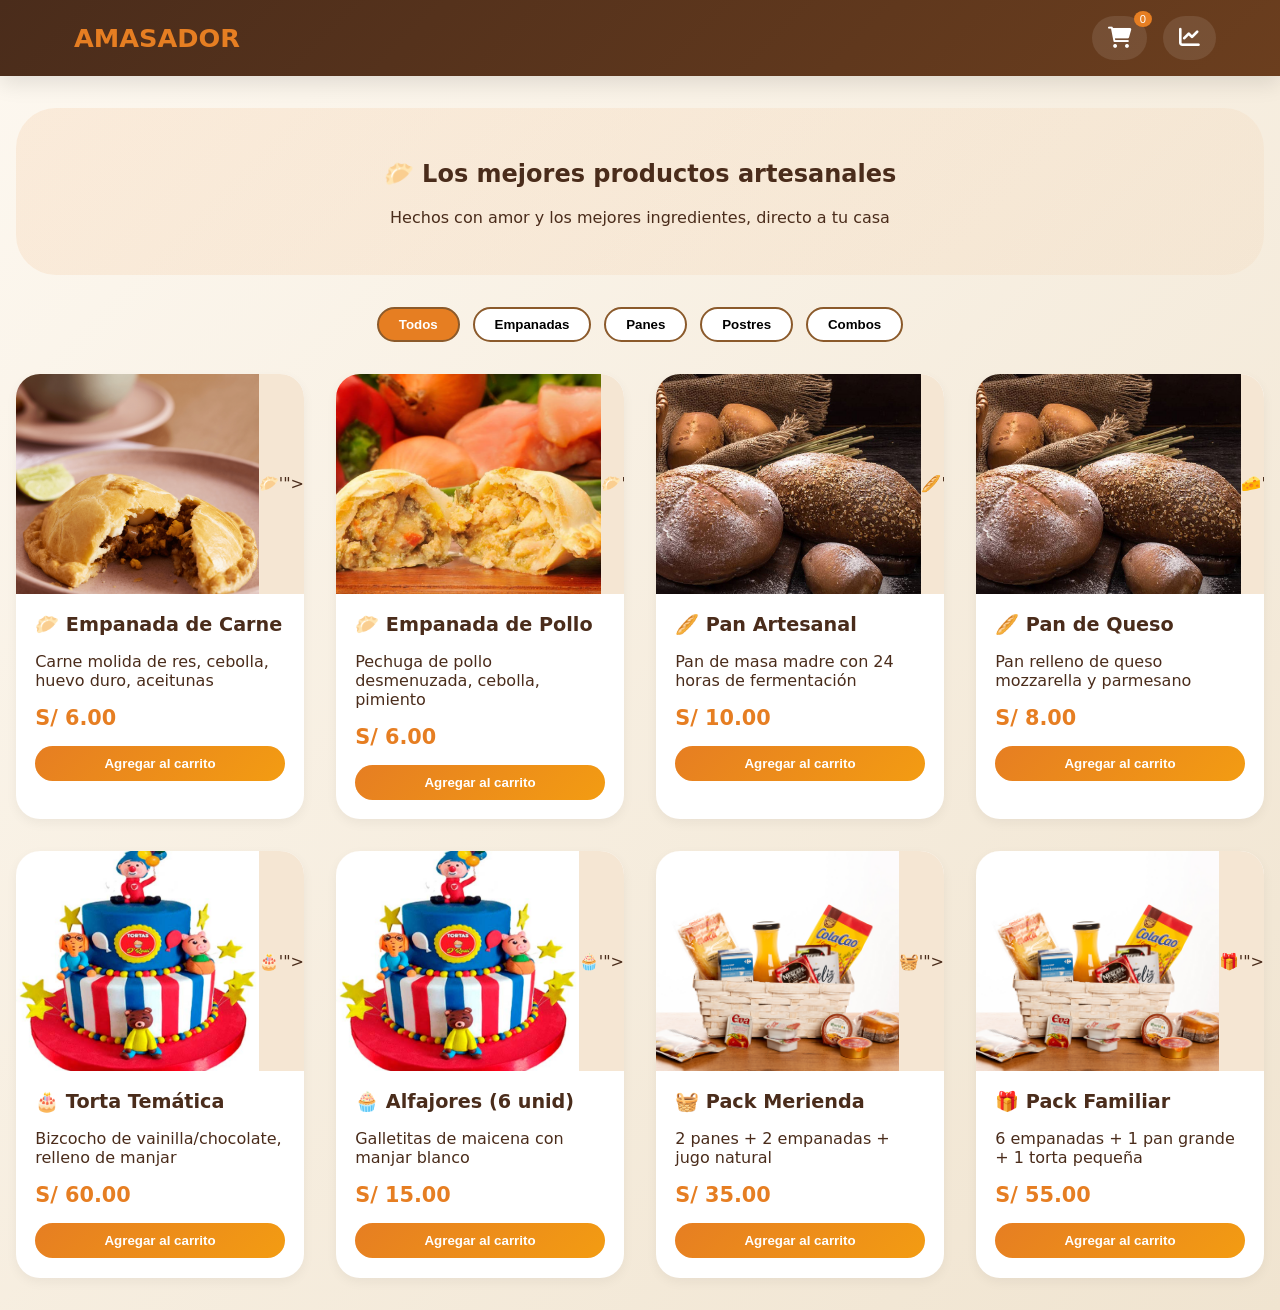
==== index.html @ b497349f "primera subida de archivos" ====
<!DOCTYPE html>
<html lang="es">
<head>
    <meta charset="UTF-8">
    <meta name="viewport" content="width=device-width, initial-scale=1.0, user-scalable=yes">
    <title>Amasador | Delivery de Empanadas y Panes</title>
    <link rel="stylesheet" href="css/style.css">
    <link rel="stylesheet" href="https://cdnjs.cloudflare.com/ajax/libs/font-awesome/6.0.0/css/all.min.css">
</head>
<body>

<nav class="navbar">
    <div class="nav-logo" id="logo-home">
        <i class="fas fa-dumpling"></i> AMASADOR
    </div>
    <div class="nav-icons">
        <button class="cart-btn" id="cart-btn">
            <i class="fas fa-shopping-cart"></i>
            <span id="cart-count" class="cart-count">0</span>
        </button>
        <button class="admin-btn" id="admin-btn">
            <i class="fas fa-chart-line"></i>
        </button>
    </div>
</nav>

<main class="contenedor-principal">
    
    <!-- SECCIÓN TIENDA -->
    <section id="seccion-tienda" class="seccion-contenido active">
        <div class="hero">
            <h1>🥟 Los mejores productos artesanales</h1>
            <p>Hechos con amor y los mejores ingredientes, directo a tu casa</p>
        </div>
        
        <div class="filtros">
            <button class="filtro-btn active" data-categoria="todos">Todos</button>
            <button class="filtro-btn" data-categoria="empanadas">Empanadas</button>
            <button class="filtro-btn" data-categoria="panes">Panes</button>
            <button class="filtro-btn" data-categoria="postres">Postres</button>
            <button class="filtro-btn" data-categoria="combos">Combos</button>
        </div>
        
        <div id="productos-grid" class="productos-grid"></div>
    </section>
    
    <!-- SECCIÓN CARRITO -->
    <section id="seccion-carrito" class="seccion-contenido">
        <div class="card-carrito">
            <div class="carrito-header">
                <h2><i class="fas fa-shopping-bag"></i> Tu pedido</h2>
                <button class="close-carrito" id="close-carrito"><i class="fas fa-times"></i></button>
            </div>
            <div id="carrito-items" class="carrito-items">
                <div class="carrito-vacio">
                    <i class="fas fa-shopping-cart"></i>
                    <p>Tu carrito está vacío</p>
                    <button class="btn-seguir-comprando" id="seguir-comprando">Seguir comprando</button>
                </div>
            </div>
            <div class="carrito-resumen">
                <div class="resumen-linea">
                    <span>Subtotal:</span>
                    <span id="subtotal">S/ 0.00</span>
                </div>
                <div class="resumen-linea">
                    <span>Delivery:</span>
                    <span id="delivery">S/ 5.00</span>
                </div>
                <div class="resumen-linea total">
                    <span>Total:</span>
                    <span id="total-carrito">S/ 0.00</span>
                </div>
            </div>
            
            <form id="formulario-cliente" class="formulario-cliente">
                <h3><i class="fas fa-user"></i> Datos de envío</h3>
                <div class="campo">
                    <input type="text" id="cliente-nombre" placeholder="Nombre completo" required>
                </div>
                <div class="campo">
                    <input type="text" id="cliente-direccion" placeholder="Dirección de entrega" required>
                </div>
                <div class="campo">
                    <input type="tel" id="cliente-telefono" placeholder="Teléfono / WhatsApp" required>
                </div>
                <div class="campo">
                    <textarea id="cliente-notas" placeholder="Notas adicionales" rows="2"></textarea>
                </div>
                <button type="submit" class="btn-confirmar" id="btn-confirmar">
                    <i class="fas fa-check-circle"></i> Confirmar pedido
                </button>
            </form>
        </div>
    </section>
    
    <!-- SECCIÓN ADMIN -->
    <section id="seccion-admin" class="seccion-contenido">
        <div class="card card-wide">
            <header class="card-header-flex">
                <h2><i class="fas fa-clipboard-list"></i> Pedidos recibidos</h2>
                <button class="btn-secondary" id="btn-refrescar">
                    <i class="fas fa-sync-alt"></i> Refrescar
                </button>
            </header>
            <div id="tarjetas-pedidos" class="tarjetas-grid">
                <div class="cargando-tarjetas">Cargando pedidos...</div>
            </div>
        </div>
    </section>
</main>

<div id="modal-exito" class="modal">
    <div class="modal-contenido">
        <i class="fas fa-check-circle" style="font-size: 60px; color: #27ae60;"></i>
        <h3>¡Pedido recibido!</h3>
        <p>Gracias por tu compra. En breve nos comunicaremos contigo.</p>
        <button id="cerrar-modal">Seguir comprando</button>
    </div>
</div>

<script src="js/app.js"></script>
</body>
</html>
---- css/style.css ----
:root {
    --marron-oscuro: #4a2c1b;
    --marron-medio: #6b3e1e;
    --marron-claro: #8b5a2b;
    --crema: #fdf8f0;
    --crema-oscuro: #f5e6d3;
    --naranja: #e67e22;
    --naranja-claro: #f39c12;
    --verde-exito: #27ae60;
    --rojo-error: #e74c3c;
    --gris: #95a5a6;
    --sombra: 0 8px 20px rgba(0,0,0,0.1);
    --sombra-suave: 0 4px 12px rgba(0,0,0,0.05);
}

* { box-sizing: border-box; }

body {
    font-family: 'Segoe UI', 'Poppins', system-ui, sans-serif;
    margin: 0;
    background: linear-gradient(135deg, var(--crema) 0%, #f0e4d0 100%);
    min-height: 100vh;
    color: var(--marron-oscuro);
}

.navbar {
    background: linear-gradient(135deg, var(--marron-oscuro) 0%, var(--marron-medio) 100%);
    padding: 1rem 5%;
    display: flex;
    justify-content: space-between;
    align-items: center;
    position: sticky;
    top: 0;
    z-index: 100;
    box-shadow: var(--sombra);
}

.nav-logo {
    color: var(--naranja);
    font-weight: bold;
    font-size: 1.6rem;
    cursor: pointer;
    display: flex;
    align-items: center;
    gap: 10px;
}

.nav-icons {
    display: flex;
    gap: 1rem;
}

.cart-btn, .admin-btn {
    background: rgba(255,255,255,0.1);
    border: none;
    color: white;
    font-size: 1.3rem;
    padding: 10px 16px;
    border-radius: 50px;
    cursor: pointer;
    position: relative;
}

.cart-count {
    position: absolute;
    top: -5px;
    right: -5px;
    background: var(--naranja);
    color: white;
    font-size: 0.7rem;
    padding: 2px 6px;
    border-radius: 50%;
}

.seccion-contenido {
    display: none;
    padding: 2rem 1rem;
}

.seccion-contenido.active { display: block; }

.hero {
    text-align: center;
    padding: 2rem;
    background: linear-gradient(135deg, rgba(230,126,34,0.1), rgba(230,126,34,0.05));
    border-radius: 40px;
    margin-bottom: 2rem;
}

.filtros {
    display: flex;
    justify-content: center;
    gap: 0.8rem;
    flex-wrap: wrap;
    margin-bottom: 2rem;
}

.filtro-btn {
    background: white;
    border: 2px solid var(--marron-claro);
    padding: 8px 20px;
    border-radius: 30px;
    cursor: pointer;
    font-weight: 600;
}

.filtro-btn.active, .filtro-btn:hover {
    background: var(--naranja);
    color: white;
}

.productos-grid {
    display: grid;
    grid-template-columns: repeat(auto-fill, minmax(280px, 1fr));
    gap: 2rem;
    max-width: 1400px;
    margin: 0 auto;
}

.tarjeta-producto {
    background: white;
    border-radius: 24px;
    overflow: hidden;
    box-shadow: var(--sombra-suave);
    transition: transform 0.3s;
    cursor: pointer;
}

.tarjeta-producto:hover {
    transform: translateY(-5px);
    box-shadow: var(--sombra);
}

.producto-imagen {
    width: 100%;
    height: 220px;
    background: var(--crema-oscuro);
    display: flex;
    align-items: center;
    justify-content: center;
    overflow: hidden;
}

.producto-imagen img {
    width: 100%;
    height: 100%;
    object-fit: cover;
}

.producto-info {
    padding: 1.2rem;
}

.producto-nombre {
    font-size: 1.2rem;
    font-weight: bold;
    margin: 0 0 0.5rem 0;
}

.producto-precio {
    font-size: 1.3rem;
    font-weight: bold;
    color: var(--naranja);
    margin-bottom: 1rem;
}

.btn-agregar {
    width: 100%;
    padding: 10px;
    background: linear-gradient(135deg, var(--naranja), var(--naranja-claro));
    border: none;
    color: white;
    font-weight: bold;
    border-radius: 40px;
    cursor: pointer;
}

.card-carrito {
    background: white;
    border-radius: 28px;
    padding: 1.5rem;
    max-width: 800px;
    margin: 0 auto;
    box-shadow: var(--sombra);
}

.carrito-header {
    display: flex;
    justify-content: space-between;
    align-items: center;
    border-bottom: 2px solid var(--crema-oscuro);
    padding-bottom: 1rem;
    margin-bottom: 1rem;
}

.close-carrito {
    background: none;
    border: none;
    font-size: 1.5rem;
    cursor: pointer;
}

.carrito-item {
    display: flex;
    align-items: center;
    gap: 1rem;
    padding: 1rem;
    border-bottom: 1px solid var(--crema-oscuro);
}

.carrito-item-info {
    flex: 1;
}

.carrito-item-cantidad {
    display: flex;
    align-items: center;
    gap: 0.5rem;
}

.cantidad-btn {
    background: var(--crema-oscuro);
    border: none;
    width: 28px;
    height: 28px;
    border-radius: 50%;
    cursor: pointer;
    font-weight: bold;
}

.remover-btn {
    background: none;
    border: none;
    color: var(--rojo-error);
    cursor: pointer;
}

.carrito-resumen {
    margin: 1.5rem 0;
    padding: 1rem;
    background: var(--crema);
    border-radius: 16px;
}

.resumen-linea {
    display: flex;
    justify-content: space-between;
    margin-bottom: 0.5rem;
}

.resumen-linea.total {
    font-weight: bold;
    font-size: 1.2rem;
    border-top: 1px solid var(--crema-oscuro);
    padding-top: 0.5rem;
}

.campo {
    margin-bottom: 1rem;
}

.campo input, .campo textarea {
    width: 100%;
    padding: 12px 16px;
    border: 2px solid var(--crema-oscuro);
    border-radius: 16px;
    font-size: 1rem;
    background: var(--crema);
}

.btn-confirmar {
    width: 100%;
    padding: 14px;
    background: linear-gradient(135deg, var(--verde-exito), #219a52);
    border: none;
    color: white;
    font-weight: bold;
    border-radius: 40px;
    font-size: 1.1rem;
    cursor: pointer;
}

.tarjetas-grid {
    display: grid;
    grid-template-columns: repeat(auto-fill, minmax(320px, 1fr));
    gap: 1.5rem;
}

.tarjeta-pedido-admin {
    background: white;
    border-radius: 20px;
    padding: 1rem;
    border-left: 4px solid var(--naranja);
    box-shadow: var(--sombra-suave);
}

.tarjeta-pedido-admin .fecha {
    font-size: 0.75rem;
    color: var(--gris);
    margin-top: 0.5rem;
}

.modal {
    display: none;
    position: fixed;
    top: 0;
    left: 0;
    width: 100%;
    height: 100%;
    background: rgba(0,0,0,0.5);
    z-index: 1000;
    align-items: center;
    justify-content: center;
}

.modal-contenido {
    background: white;
    padding: 2rem;
    border-radius: 28px;
    text-align: center;
    max-width: 400px;
}

.modal-contenido button {
    margin-top: 1rem;
    padding: 10px 24px;
    background: var(--naranja);
    border: none;
    border-radius: 40px;
    color: white;
    cursor: pointer;
}

@media (max-width: 768px) {
    .productos-grid {
        grid-template-columns: 1fr;
    }
    .navbar {
        flex-direction: column;
    }
}
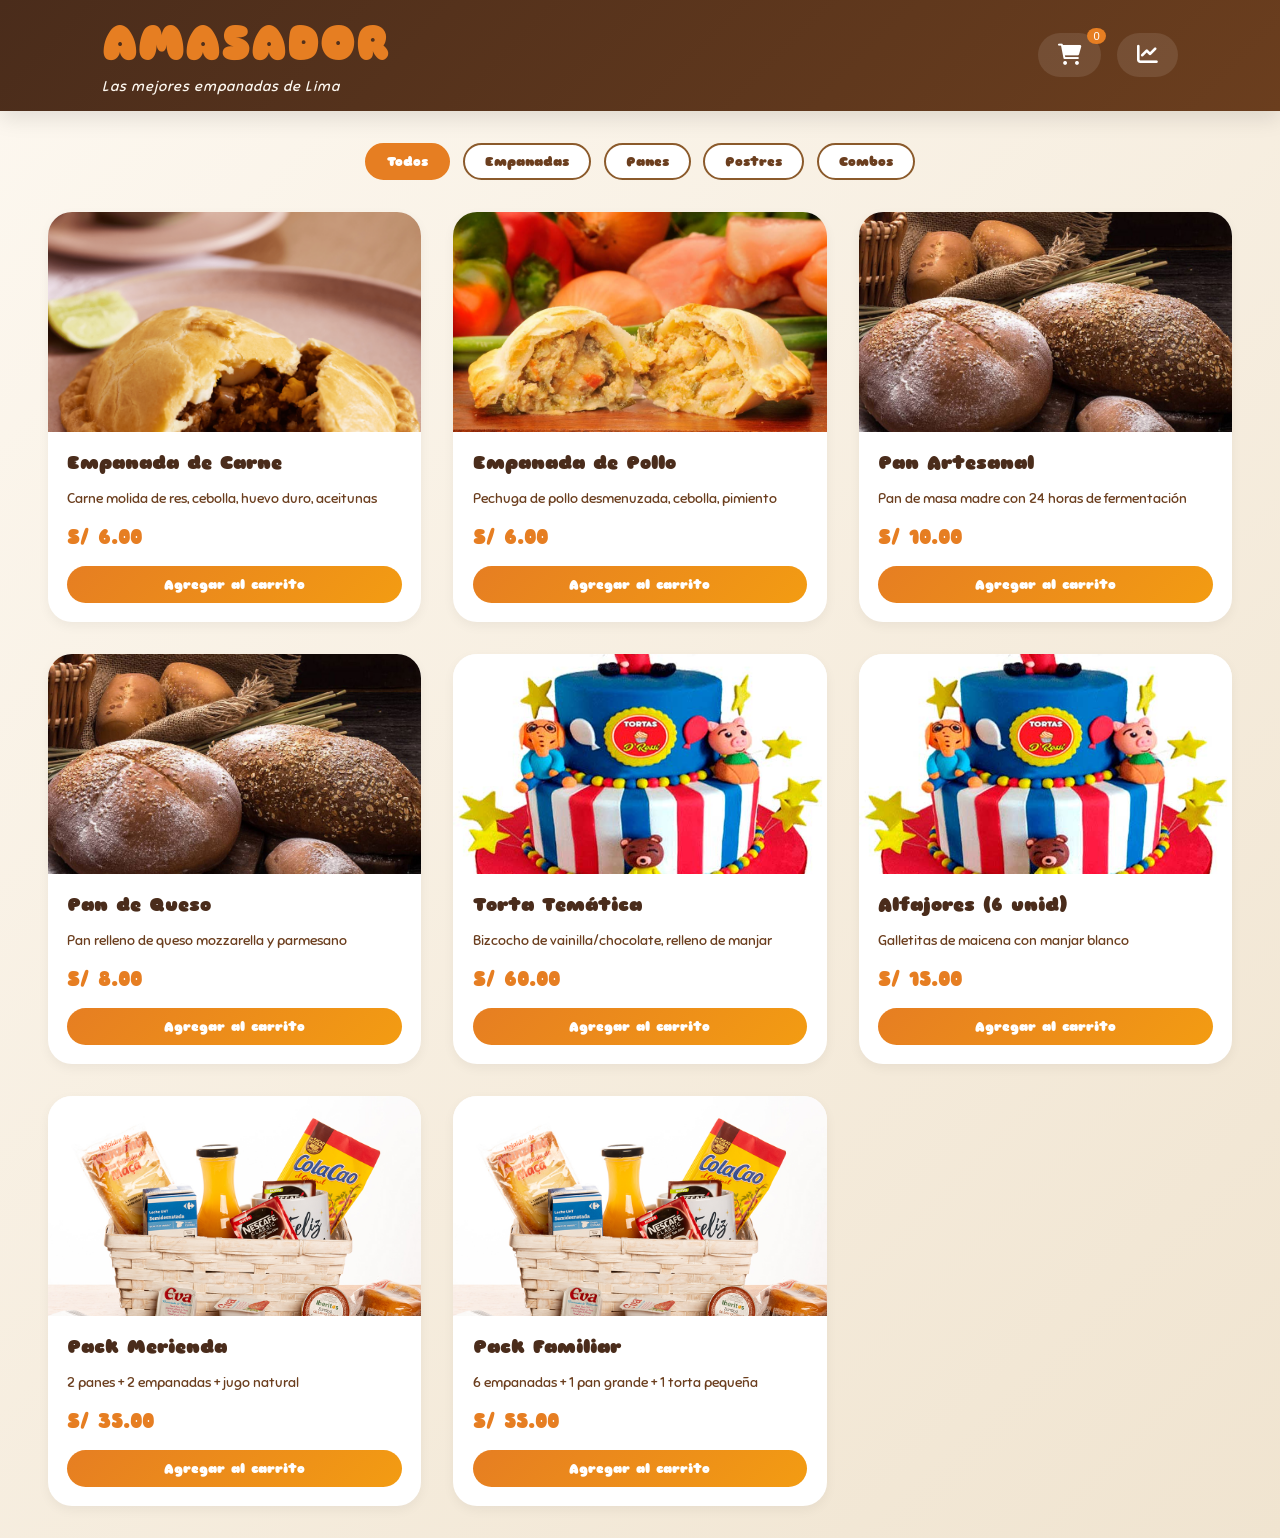
==== commit 99a6e4a6: "modifique todos los archivos en especial el lgo y fuente de texto" ====
--- a/index.html
+++ b/index.html
@@ -3,7 +3,13 @@
 <head>
     <meta charset="UTF-8">
     <meta name="viewport" content="width=device-width, initial-scale=1.0, user-scalable=yes">
-    <title>Amasador | Delivery de Empanadas y Panes</title>
+    <title>Amasador | Delivery de Empanadas</title>
+    <!-- Fuente Sniglet desde Google Fonts -->
+    <link rel="preconnect" href="https://fonts.googleapis.com">
+    <link rel="preconnect" href="https://fonts.gstatic.com" crossorigin>
+    <link href="https://fonts.googleapis.com/css2?family=Sniglet&display=swap" rel="stylesheet">
+    <!-- Favicon para evitar error 404 (ícono por defecto) -->
+    <link rel="icon" href="data:image/svg+xml,<svg xmlns='http://www.w3.org/2000/svg' viewBox='0 0 100 100'><text y='.9em' font-size='90'>🥟</text></svg>">
     <link rel="stylesheet" href="css/style.css">
     <link rel="stylesheet" href="https://cdnjs.cloudflare.com/ajax/libs/font-awesome/6.0.0/css/all.min.css">
 </head>
@@ -11,7 +17,10 @@
 
 <nav class="navbar">
     <div class="nav-logo" id="logo-home">
-        <i class="fas fa-dumpling"></i> AMASADOR
+        <div class="logo-texto">
+            AMASADOR
+            <span class="slogan">Las mejores empanadas de Lima</span>
+        </div>
     </div>
     <div class="nav-icons">
         <button class="cart-btn" id="cart-btn">
@@ -28,11 +37,6 @@
     
     <!-- SECCIÓN TIENDA -->
     <section id="seccion-tienda" class="seccion-contenido active">
-        <div class="hero">
-            <h1>🥟 Los mejores productos artesanales</h1>
-            <p>Hechos con amor y los mejores ingredientes, directo a tu casa</p>
-        </div>
-        
         <div class="filtros">
             <button class="filtro-btn active" data-categoria="todos">Todos</button>
             <button class="filtro-btn" data-categoria="empanadas">Empanadas</button>
@@ -55,7 +59,7 @@
                 <div class="carrito-vacio">
                     <i class="fas fa-shopping-cart"></i>
                     <p>Tu carrito está vacío</p>
-                    <button class="btn-seguir-comprando" id="seguir-comprando">Seguir comprando</button>
+                    <button class="btn-seguir-comprando" id="seguir-comprando">Ver empanadas</button>
                 </div>
             </div>
             <div class="carrito-resumen">
@@ -85,7 +89,7 @@
                     <input type="tel" id="cliente-telefono" placeholder="Teléfono / WhatsApp" required>
                 </div>
                 <div class="campo">
-                    <textarea id="cliente-notas" placeholder="Notas adicionales" rows="2"></textarea>
+                    <textarea id="cliente-notas" placeholder="Notas adicionales (piso, referencia, etc.)" rows="2"></textarea>
                 </div>
                 <button type="submit" class="btn-confirmar" id="btn-confirmar">
                     <i class="fas fa-check-circle"></i> Confirmar pedido
@@ -114,7 +118,7 @@
     <div class="modal-contenido">
         <i class="fas fa-check-circle" style="font-size: 60px; color: #27ae60;"></i>
         <h3>¡Pedido recibido!</h3>
-        <p>Gracias por tu compra. En breve nos comunicaremos contigo.</p>
+        <p>Gracias por tu compra. En breve nos comunicaremos contigo para confirmar el envío.</p>
         <button id="cerrar-modal">Seguir comprando</button>
     </div>
 </div>
--- a/css/style.css
+++ b/css/style.css
@@ -16,16 +16,17 @@
 * { box-sizing: border-box; }
 
 body {
-    font-family: 'Segoe UI', 'Poppins', system-ui, sans-serif;
+    font-family: 'Sniglet', 'Segoe UI', 'Poppins', system-ui, sans-serif;
     margin: 0;
     background: linear-gradient(135deg, var(--crema) 0%, #f0e4d0 100%);
     min-height: 100vh;
     color: var(--marron-oscuro);
 }
 
+/* Navbar - más ancho y menos pegado a bordes */
 .navbar {
     background: linear-gradient(135deg, var(--marron-oscuro) 0%, var(--marron-medio) 100%);
-    padding: 1rem 5%;
+    padding: 1rem 6%;
     display: flex;
     justify-content: space-between;
     align-items: center;
@@ -33,16 +34,31 @@
     top: 0;
     z-index: 100;
     box-shadow: var(--sombra);
-}
-
+    flex-wrap: wrap;
+    gap: 1rem;
+}
+
+/* Logo más grande: 3rem en desktop */
 .nav-logo {
     color: var(--naranja);
     font-weight: bold;
-    font-size: 1.6rem;
-    cursor: pointer;
-    display: flex;
-    align-items: center;
-    gap: 10px;
+    cursor: pointer;
+}
+
+.logo-texto {
+    font-size: 3rem;
+    line-height: 1.2;
+}
+
+.slogan {
+    font-size: 0.9rem;
+    font-weight: normal;
+    font-style: italic;          /* Cursiva */
+    letter-spacing: 1px;
+    color: var(--crema);
+    text-transform: none;
+    display: block;
+    margin-top: 4px;
 }
 
 .nav-icons {
@@ -55,10 +71,16 @@
     border: none;
     color: white;
     font-size: 1.3rem;
-    padding: 10px 16px;
+    padding: 10px 20px;
     border-radius: 50px;
     cursor: pointer;
+    transition: all 0.3s;
     position: relative;
+}
+
+.cart-btn:hover, .admin-btn:hover {
+    background: var(--naranja);
+    transform: translateY(-2px);
 }
 
 .cart-count {
@@ -72,21 +94,23 @@
     border-radius: 50%;
 }
 
+/* Contenedor principal - más ancho */
+.contenedor-principal {
+    max-width: 1400px;
+    margin: 0 auto;
+    padding: 0 2rem;
+}
+
+/* Secciones */
 .seccion-contenido {
     display: none;
-    padding: 2rem 1rem;
+    padding: 2rem 0;
+    animation: fadeIn 0.4s ease;
 }
 
 .seccion-contenido.active { display: block; }
 
-.hero {
-    text-align: center;
-    padding: 2rem;
-    background: linear-gradient(135deg, rgba(230,126,34,0.1), rgba(230,126,34,0.05));
-    border-radius: 40px;
-    margin-bottom: 2rem;
-}
-
+/* Filtros */
 .filtros {
     display: flex;
     justify-content: center;
@@ -102,19 +126,22 @@
     border-radius: 30px;
     cursor: pointer;
     font-weight: 600;
+    transition: all 0.3s;
+    color: var(--marron-medio);
+    font-family: 'Sniglet', 'Segoe UI', sans-serif;
 }
 
 .filtro-btn.active, .filtro-btn:hover {
     background: var(--naranja);
     color: white;
-}
-
+    border-color: var(--naranja);
+}
+
+/* Grid de productos */
 .productos-grid {
     display: grid;
     grid-template-columns: repeat(auto-fill, minmax(280px, 1fr));
     gap: 2rem;
-    max-width: 1400px;
-    margin: 0 auto;
 }
 
 .tarjeta-producto {
@@ -155,6 +182,14 @@
     font-size: 1.2rem;
     font-weight: bold;
     margin: 0 0 0.5rem 0;
+    color: var(--marron-oscuro);
+}
+
+.producto-descripcion {
+    font-size: 0.85rem;
+    color: var(--marron-medio);
+    margin-bottom: 1rem;
+    line-height: 1.4;
 }
 
 .producto-precio {
@@ -173,8 +208,16 @@
     font-weight: bold;
     border-radius: 40px;
     cursor: pointer;
-}
-
+    transition: all 0.3s;
+    font-family: 'Sniglet', 'Segoe UI', sans-serif;
+}
+
+.btn-agregar:hover {
+    transform: scale(1.02);
+    box-shadow: 0 4px 12px rgba(230,126,34,0.4);
+}
+
+/* Carrito */
 .card-carrito {
     background: white;
     border-radius: 28px;
@@ -198,6 +241,12 @@
     border: none;
     font-size: 1.5rem;
     cursor: pointer;
+    color: var(--gris);
+}
+
+.carrito-items {
+    max-height: 400px;
+    overflow-y: auto;
 }
 
 .carrito-item {
@@ -212,6 +261,15 @@
     flex: 1;
 }
 
+.carrito-item-nombre {
+    font-weight: bold;
+}
+
+.carrito-item-precio {
+    color: var(--naranja);
+    font-size: 0.9rem;
+}
+
 .carrito-item-cantidad {
     display: flex;
     align-items: center;
@@ -233,6 +291,13 @@
     border: none;
     color: var(--rojo-error);
     cursor: pointer;
+    font-size: 1.1rem;
+}
+
+.carrito-vacio {
+    text-align: center;
+    padding: 2rem;
+    color: var(--gris);
 }
 
 .carrito-resumen {
@@ -253,6 +318,13 @@
     font-size: 1.2rem;
     border-top: 1px solid var(--crema-oscuro);
     padding-top: 0.5rem;
+    margin-top: 0.5rem;
+}
+
+/* Formulario cliente */
+.formulario-cliente h3 {
+    margin-bottom: 1rem;
+    color: var(--marron-oscuro);
 }
 
 .campo {
@@ -266,6 +338,12 @@
     border-radius: 16px;
     font-size: 1rem;
     background: var(--crema);
+    font-family: 'Sniglet', 'Segoe UI', sans-serif;
+}
+
+.campo input:focus, .campo textarea:focus {
+    outline: none;
+    border-color: var(--naranja);
 }
 
 .btn-confirmar {
@@ -278,8 +356,15 @@
     border-radius: 40px;
     font-size: 1.1rem;
     cursor: pointer;
-}
-
+    transition: all 0.3s;
+    font-family: 'Sniglet', 'Segoe UI', sans-serif;
+}
+
+.btn-confirmar:hover {
+    transform: translateY(-2px);
+}
+
+/* Admin - tarjetas de pedidos */
 .tarjetas-grid {
     display: grid;
     grid-template-columns: repeat(auto-fill, minmax(320px, 1fr));
@@ -292,14 +377,50 @@
     padding: 1rem;
     border-left: 4px solid var(--naranja);
     box-shadow: var(--sombra-suave);
+    display: flex;
+    gap: 1rem;
+}
+
+.tarjeta-pedido-admin .pedido-imagen {
+    width: 60px;
+    height: 60px;
+    border-radius: 12px;
+    object-fit: cover;
+    background: var(--crema-oscuro);
+}
+
+.tarjeta-pedido-admin .pedido-info {
+    flex: 1;
+}
+
+.tarjeta-pedido-admin .pedido-info strong {
+    color: var(--marron-oscuro);
+    display: block;
+    margin-bottom: 4px;
+}
+
+.tarjeta-pedido-admin .pedido-info div {
+    font-size: 0.85rem;
+    margin-bottom: 4px;
+    display: flex;
+    align-items: center;
+    gap: 6px;
 }
 
 .tarjeta-pedido-admin .fecha {
-    font-size: 0.75rem;
+    font-size: 0.7rem;
     color: var(--gris);
-    margin-top: 0.5rem;
-}
-
+    margin-top: 6px;
+}
+
+.cargando-tarjetas, .sin-pedidos {
+    text-align: center;
+    padding: 2rem;
+    color: var(--gris);
+    grid-column: 1 / -1;
+}
+
+/* Modal */
 .modal {
     display: none;
     position: fixed;
@@ -319,6 +440,7 @@
     border-radius: 28px;
     text-align: center;
     max-width: 400px;
+    animation: slideIn 0.3s;
 }
 
 .modal-contenido button {
@@ -329,13 +451,55 @@
     border-radius: 40px;
     color: white;
     cursor: pointer;
-}
-
+    font-family: 'Sniglet', 'Segoe UI', sans-serif;
+}
+
+/* Responsive */
 @media (max-width: 768px) {
     .productos-grid {
         grid-template-columns: 1fr;
     }
+    
     .navbar {
         flex-direction: column;
-    }
+        text-align: center;
+        padding: 1rem 4%;
+    }
+    
+    .contenedor-principal {
+        padding: 0 1rem;
+    }
+    
+    .logo-texto {
+        font-size: 2rem;
+    }
+    
+    .slogan {
+        font-size: 0.75rem;
+    }
+    
+    .cart-btn, .admin-btn {
+        padding: 8px 16px;
+    }
+}
+
+@media (min-width: 1200px) {
+    .contenedor-principal {
+        padding: 0 3rem;
+    }
+    
+    .navbar {
+        padding: 1rem 8%;
+    }
+}
+
+/* Animaciones */
+@keyframes fadeIn {
+    from { opacity: 0; transform: translateY(10px); }
+    to { opacity: 1; transform: translateY(0); }
+}
+
+@keyframes slideIn {
+    from { transform: translateY(-30px); opacity: 0; }
+    to { transform: translateY(0); opacity: 1; }
 }
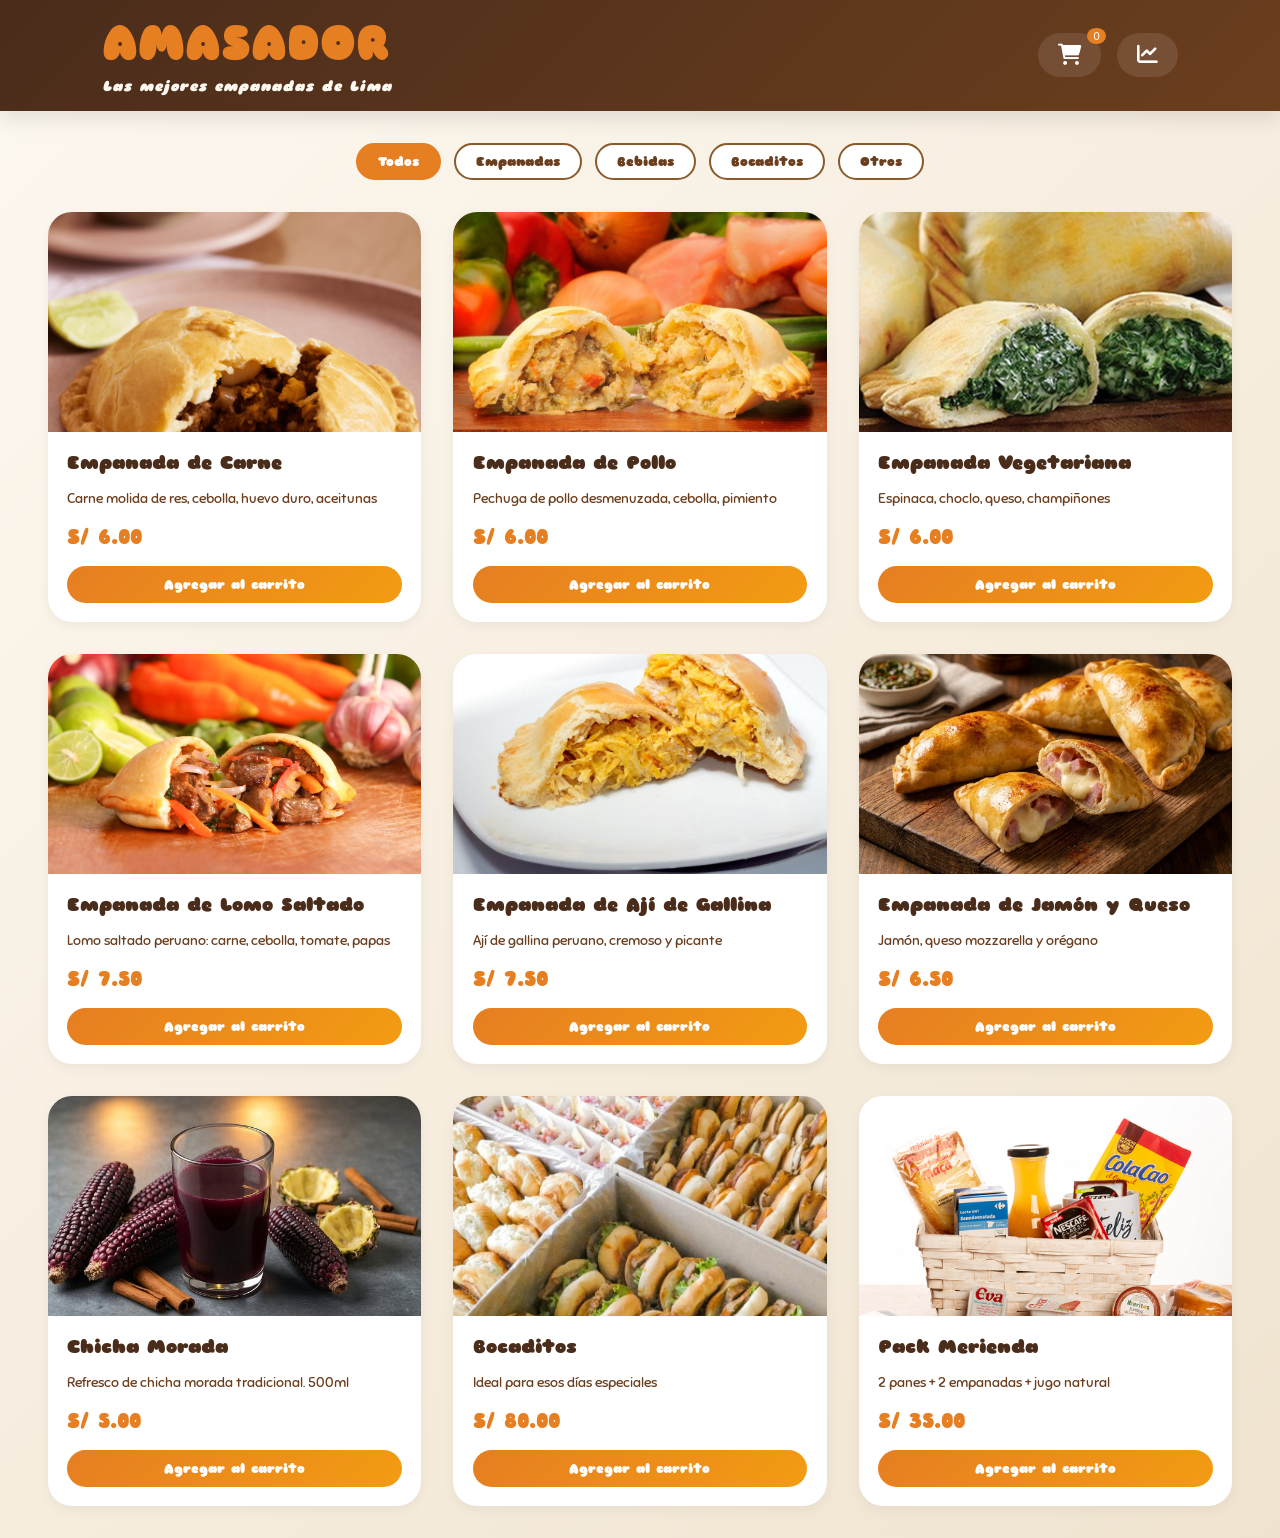
==== commit d745b601: "modifique las imagenes" ====
--- a/index.html
+++ b/index.html
@@ -4,11 +4,11 @@
     <meta charset="UTF-8">
     <meta name="viewport" content="width=device-width, initial-scale=1.0, user-scalable=yes">
     <title>Amasador | Delivery de Empanadas</title>
-    <!-- Fuente Sniglet desde Google Fonts -->
+    <!-- Fuente Sniglet -->
     <link rel="preconnect" href="https://fonts.googleapis.com">
     <link rel="preconnect" href="https://fonts.gstatic.com" crossorigin>
     <link href="https://fonts.googleapis.com/css2?family=Sniglet&display=swap" rel="stylesheet">
-    <!-- Favicon para evitar error 404 (ícono por defecto) -->
+    <!-- Favicon -->
     <link rel="icon" href="data:image/svg+xml,<svg xmlns='http://www.w3.org/2000/svg' viewBox='0 0 100 100'><text y='.9em' font-size='90'>🥟</text></svg>">
     <link rel="stylesheet" href="css/style.css">
     <link rel="stylesheet" href="https://cdnjs.cloudflare.com/ajax/libs/font-awesome/6.0.0/css/all.min.css">
@@ -40,9 +40,9 @@
         <div class="filtros">
             <button class="filtro-btn active" data-categoria="todos">Todos</button>
             <button class="filtro-btn" data-categoria="empanadas">Empanadas</button>
-            <button class="filtro-btn" data-categoria="panes">Panes</button>
-            <button class="filtro-btn" data-categoria="postres">Postres</button>
-            <button class="filtro-btn" data-categoria="combos">Combos</button>
+            <button class="filtro-btn" data-categoria="bebidas">Bebidas</button>
+            <button class="filtro-btn" data-categoria="bocaditos">Bocaditos</button>
+            <button class="filtro-btn" data-categoria="otros">Otros</button>
         </div>
         
         <div id="productos-grid" class="productos-grid"></div>
@@ -55,45 +55,19 @@
                 <h2><i class="fas fa-shopping-bag"></i> Tu pedido</h2>
                 <button class="close-carrito" id="close-carrito"><i class="fas fa-times"></i></button>
             </div>
-            <div id="carrito-items" class="carrito-items">
-                <div class="carrito-vacio">
-                    <i class="fas fa-shopping-cart"></i>
-                    <p>Tu carrito está vacío</p>
-                    <button class="btn-seguir-comprando" id="seguir-comprando">Ver empanadas</button>
-                </div>
+            <div id="carrito-items" class="carrito-items"></div>
+            <div class="carrito-resumen">
+                <div class="resumen-linea"><span>Subtotal:</span><span id="subtotal">S/ 0.00</span></div>
+                <div class="resumen-linea"><span>Delivery:</span><span id="delivery">S/ 5.00</span></div>
+                <div class="resumen-linea total"><span>Total:</span><span id="total-carrito">S/ 0.00</span></div>
             </div>
-            <div class="carrito-resumen">
-                <div class="resumen-linea">
-                    <span>Subtotal:</span>
-                    <span id="subtotal">S/ 0.00</span>
-                </div>
-                <div class="resumen-linea">
-                    <span>Delivery:</span>
-                    <span id="delivery">S/ 5.00</span>
-                </div>
-                <div class="resumen-linea total">
-                    <span>Total:</span>
-                    <span id="total-carrito">S/ 0.00</span>
-                </div>
-            </div>
-            
             <form id="formulario-cliente" class="formulario-cliente">
                 <h3><i class="fas fa-user"></i> Datos de envío</h3>
-                <div class="campo">
-                    <input type="text" id="cliente-nombre" placeholder="Nombre completo" required>
-                </div>
-                <div class="campo">
-                    <input type="text" id="cliente-direccion" placeholder="Dirección de entrega" required>
-                </div>
-                <div class="campo">
-                    <input type="tel" id="cliente-telefono" placeholder="Teléfono / WhatsApp" required>
-                </div>
-                <div class="campo">
-                    <textarea id="cliente-notas" placeholder="Notas adicionales (piso, referencia, etc.)" rows="2"></textarea>
-                </div>
-                <button type="submit" class="btn-confirmar" id="btn-confirmar">
-                    <i class="fas fa-check-circle"></i> Confirmar pedido
-                </button>
+                <div class="campo"><input type="text" id="cliente-nombre" placeholder="Nombre completo" required></div>
+                <div class="campo"><input type="text" id="cliente-direccion" placeholder="Dirección de entrega" required></div>
+                <div class="campo"><input type="tel" id="cliente-telefono" placeholder="Teléfono / WhatsApp" required></div>
+                <div class="campo"><textarea id="cliente-notas" placeholder="Notas adicionales" rows="2"></textarea></div>
+                <button type="submit" class="btn-confirmar" id="btn-confirmar"><i class="fas fa-check-circle"></i> Confirmar pedido</button>
             </form>
         </div>
     </section>
@@ -103,13 +77,9 @@
         <div class="card card-wide">
             <header class="card-header-flex">
                 <h2><i class="fas fa-clipboard-list"></i> Pedidos recibidos</h2>
-                <button class="btn-secondary" id="btn-refrescar">
-                    <i class="fas fa-sync-alt"></i> Refrescar
-                </button>
+                <button class="btn-secondary" id="btn-refrescar"><i class="fas fa-sync-alt"></i> Refrescar</button>
             </header>
-            <div id="tarjetas-pedidos" class="tarjetas-grid">
-                <div class="cargando-tarjetas">Cargando pedidos...</div>
-            </div>
+            <div id="tarjetas-pedidos" class="tarjetas-grid"><div class="cargando-tarjetas">Cargando pedidos...</div></div>
         </div>
     </section>
 </main>
@@ -118,7 +88,7 @@
     <div class="modal-contenido">
         <i class="fas fa-check-circle" style="font-size: 60px; color: #27ae60;"></i>
         <h3>¡Pedido recibido!</h3>
-        <p>Gracias por tu compra. En breve nos comunicaremos contigo para confirmar el envío.</p>
+        <p>Gracias por tu compra. En breve nos comunicaremos contigo.</p>
         <button id="cerrar-modal">Seguir comprando</button>
     </div>
 </div>
--- a/css/style.css
+++ b/css/style.css
@@ -23,7 +23,7 @@
     color: var(--marron-oscuro);
 }
 
-/* Navbar - más ancho y menos pegado a bordes */
+/* Navbar */
 .navbar {
     background: linear-gradient(135deg, var(--marron-oscuro) 0%, var(--marron-medio) 100%);
     padding: 1rem 6%;
@@ -38,7 +38,6 @@
     gap: 1rem;
 }
 
-/* Logo más grande: 3rem en desktop */
 .nav-logo {
     color: var(--naranja);
     font-weight: bold;
@@ -52,8 +51,7 @@
 
 .slogan {
     font-size: 0.9rem;
-    font-weight: normal;
-    font-style: italic;          /* Cursiva */
+    font-style: italic;
     letter-spacing: 1px;
     color: var(--crema);
     text-transform: none;
@@ -94,7 +92,7 @@
     border-radius: 50%;
 }
 
-/* Contenedor principal - más ancho */
+/* Contenedor principal */
 .contenedor-principal {
     max-width: 1400px;
     margin: 0 auto;
@@ -257,6 +255,22 @@
     border-bottom: 1px solid var(--crema-oscuro);
 }
 
+.carrito-item-imagen {
+    width: 60px;
+    height: 60px;
+    border-radius: 12px;
+    overflow: hidden;
+    background: var(--crema-oscuro);
+    flex-shrink: 0;
+}
+
+.carrito-item-imagen img {
+    width: 100%;
+    height: 100%;
+    object-fit: cover;
+    display: block;
+}
+
 .carrito-item-info {
     flex: 1;
 }
@@ -459,25 +473,20 @@
     .productos-grid {
         grid-template-columns: 1fr;
     }
-    
     .navbar {
         flex-direction: column;
         text-align: center;
         padding: 1rem 4%;
     }
-    
     .contenedor-principal {
         padding: 0 1rem;
     }
-    
     .logo-texto {
         font-size: 2rem;
     }
-    
     .slogan {
         font-size: 0.75rem;
     }
-    
     .cart-btn, .admin-btn {
         padding: 8px 16px;
     }
@@ -487,13 +496,11 @@
     .contenedor-principal {
         padding: 0 3rem;
     }
-    
     .navbar {
         padding: 1rem 8%;
     }
 }
 
-/* Animaciones */
 @keyframes fadeIn {
     from { opacity: 0; transform: translateY(10px); }
     to { opacity: 1; transform: translateY(0); }
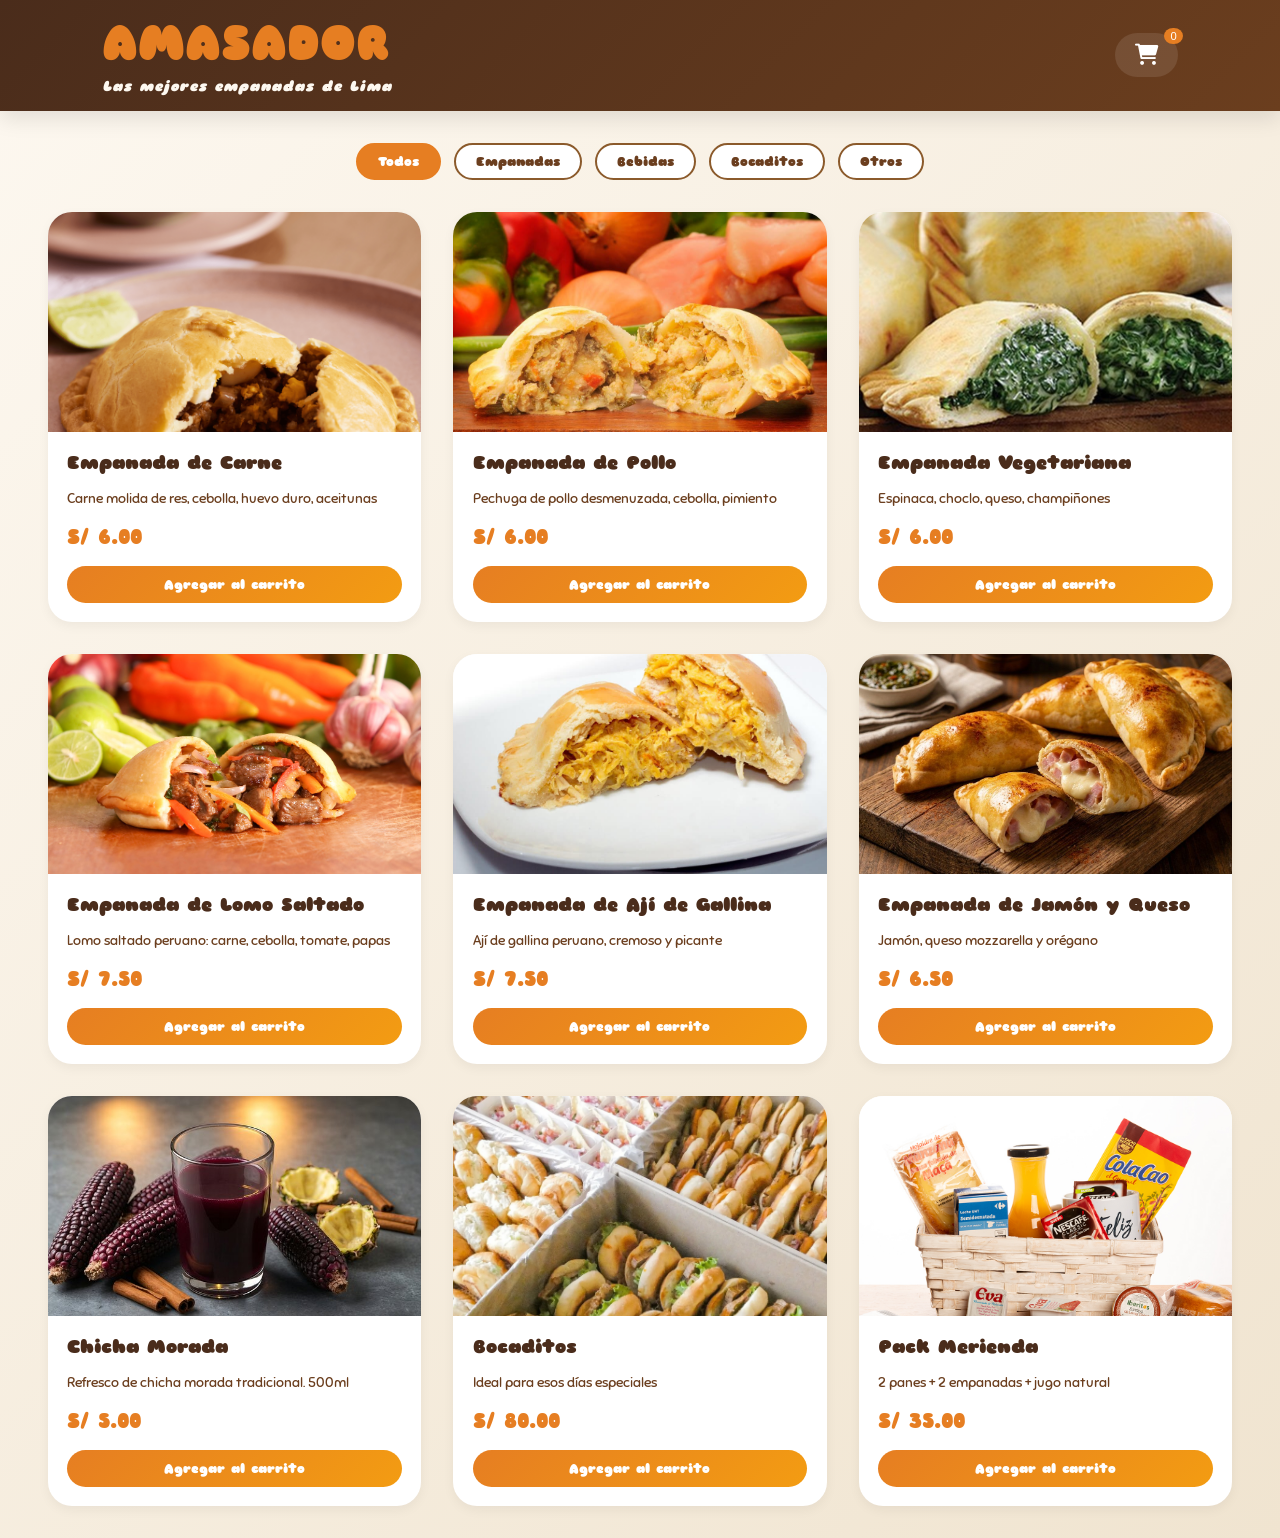
==== commit 82f70426: "separé los codigos en mas archivos y oculte el admin para ingresar por url" ====
--- a/index.html
+++ b/index.html
@@ -4,11 +4,9 @@
     <meta charset="UTF-8">
     <meta name="viewport" content="width=device-width, initial-scale=1.0, user-scalable=yes">
     <title>Amasador | Delivery de Empanadas</title>
-    <!-- Fuente Sniglet -->
     <link rel="preconnect" href="https://fonts.googleapis.com">
     <link rel="preconnect" href="https://fonts.gstatic.com" crossorigin>
     <link href="https://fonts.googleapis.com/css2?family=Sniglet&display=swap" rel="stylesheet">
-    <!-- Favicon -->
     <link rel="icon" href="data:image/svg+xml,<svg xmlns='http://www.w3.org/2000/svg' viewBox='0 0 100 100'><text y='.9em' font-size='90'>🥟</text></svg>">
     <link rel="stylesheet" href="css/style.css">
     <link rel="stylesheet" href="https://cdnjs.cloudflare.com/ajax/libs/font-awesome/6.0.0/css/all.min.css">
@@ -27,15 +25,10 @@
             <i class="fas fa-shopping-cart"></i>
             <span id="cart-count" class="cart-count">0</span>
         </button>
-        <button class="admin-btn" id="admin-btn">
-            <i class="fas fa-chart-line"></i>
-        </button>
     </div>
 </nav>
 
 <main class="contenedor-principal">
-    
-    <!-- SECCIÓN TIENDA -->
     <section id="seccion-tienda" class="seccion-contenido active">
         <div class="filtros">
             <button class="filtro-btn active" data-categoria="todos">Todos</button>
@@ -44,11 +37,9 @@
             <button class="filtro-btn" data-categoria="bocaditos">Bocaditos</button>
             <button class="filtro-btn" data-categoria="otros">Otros</button>
         </div>
-        
         <div id="productos-grid" class="productos-grid"></div>
     </section>
-    
-    <!-- SECCIÓN CARRITO -->
+
     <section id="seccion-carrito" class="seccion-contenido">
         <div class="card-carrito">
             <div class="carrito-header">
@@ -61,7 +52,7 @@
                 <div class="resumen-linea"><span>Delivery:</span><span id="delivery">S/ 5.00</span></div>
                 <div class="resumen-linea total"><span>Total:</span><span id="total-carrito">S/ 0.00</span></div>
             </div>
-            <form id="formulario-cliente" class="formulario-cliente">
+            <form id="formulario-cliente">
                 <h3><i class="fas fa-user"></i> Datos de envío</h3>
                 <div class="campo"><input type="text" id="cliente-nombre" placeholder="Nombre completo" required></div>
                 <div class="campo"><input type="text" id="cliente-direccion" placeholder="Dirección de entrega" required></div>
@@ -71,28 +62,18 @@
             </form>
         </div>
     </section>
-    
-    <!-- SECCIÓN ADMIN -->
-    <section id="seccion-admin" class="seccion-contenido">
-        <div class="card card-wide">
-            <header class="card-header-flex">
-                <h2><i class="fas fa-clipboard-list"></i> Pedidos recibidos</h2>
-                <button class="btn-secondary" id="btn-refrescar"><i class="fas fa-sync-alt"></i> Refrescar</button>
-            </header>
-            <div id="tarjetas-pedidos" class="tarjetas-grid"><div class="cargando-tarjetas">Cargando pedidos...</div></div>
-        </div>
-    </section>
 </main>
 
 <div id="modal-exito" class="modal">
     <div class="modal-contenido">
         <i class="fas fa-check-circle" style="font-size: 60px; color: #27ae60;"></i>
         <h3>¡Pedido recibido!</h3>
-        <p>Gracias por tu compra. En breve nos comunicaremos contigo.</p>
+        <p>Gracias por tu compra. En breve nos comunicaremos.</p>
         <button id="cerrar-modal">Seguir comprando</button>
     </div>
 </div>
 
+<script src="js/config.js"></script>
 <script src="js/app.js"></script>
 </body>
 </html>
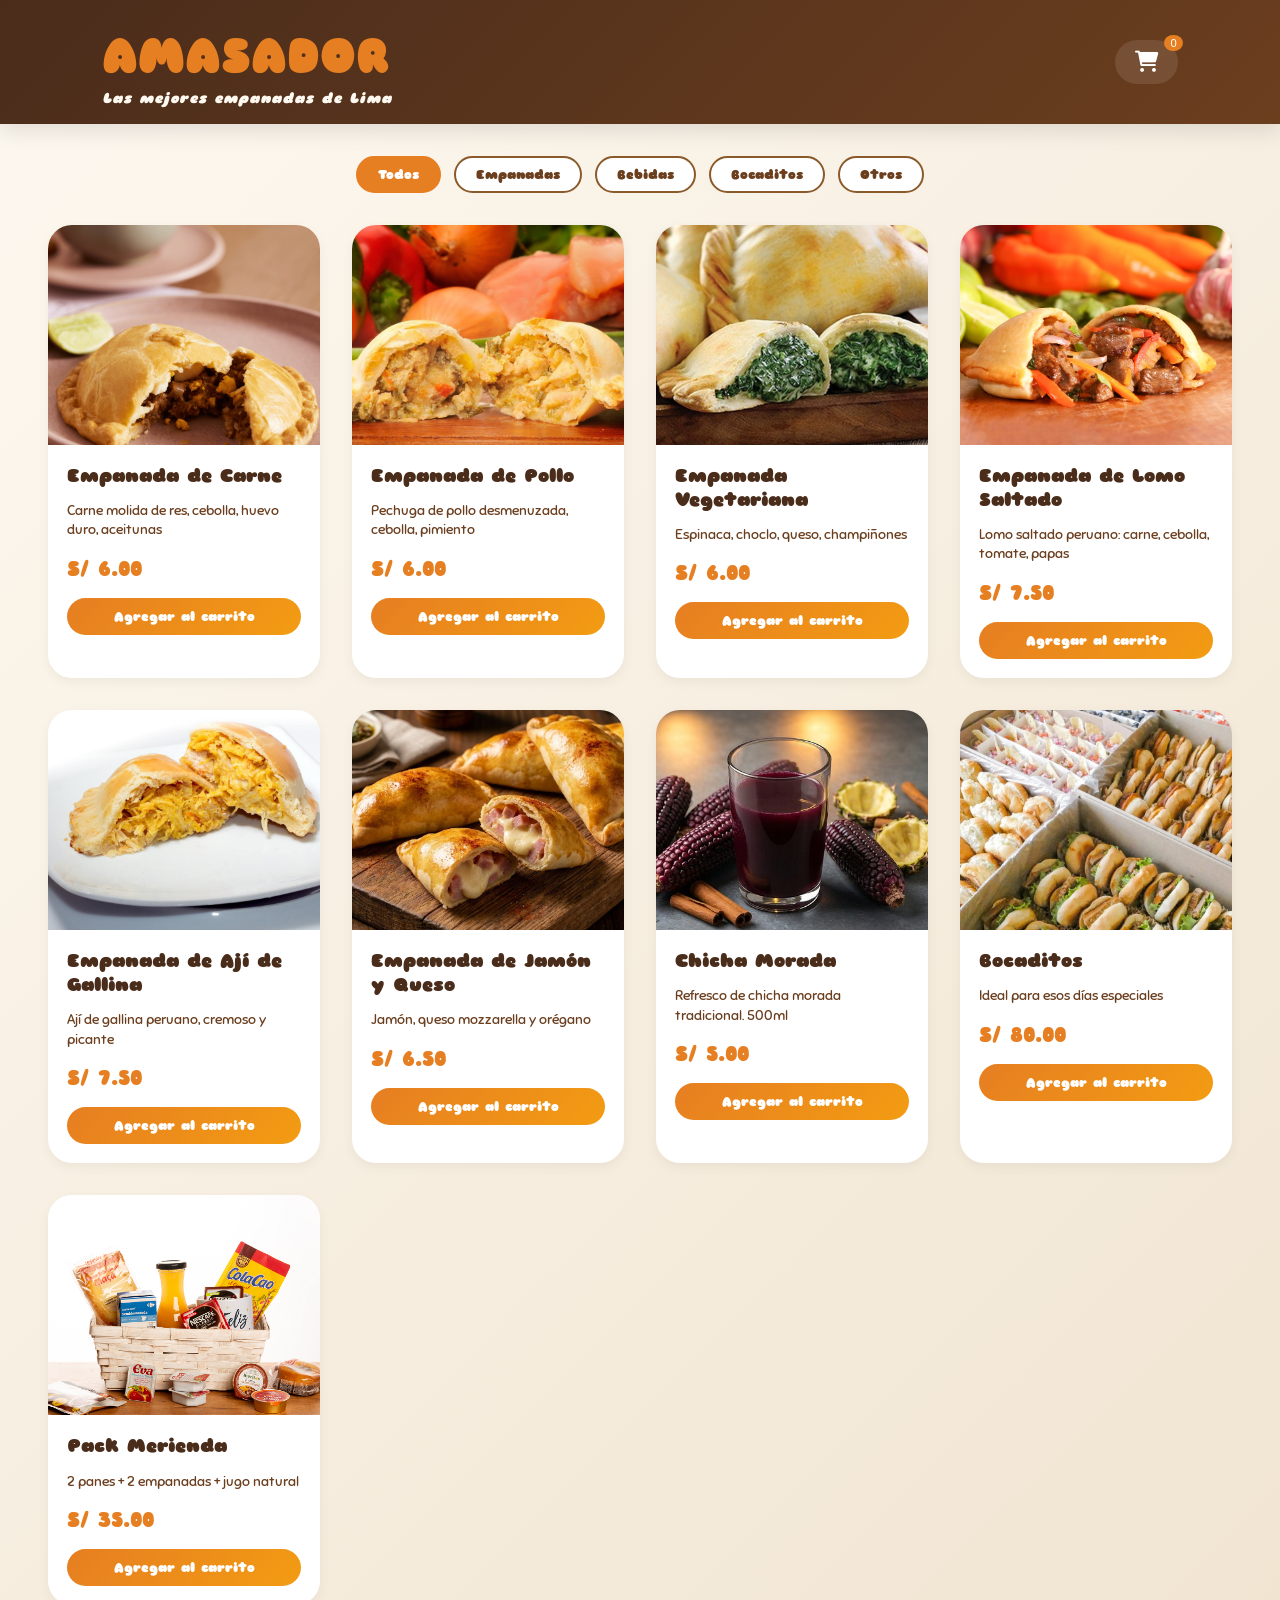
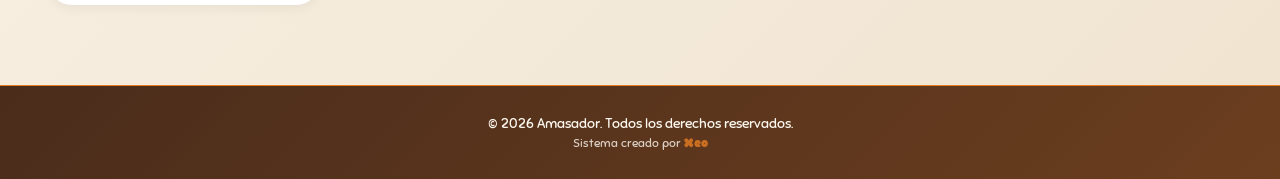
==== commit 4745b1b1: "copy del footer" ====
--- a/index.html
+++ b/index.html
@@ -68,10 +68,17 @@
     <div class="modal-contenido">
         <i class="fas fa-check-circle" style="font-size: 60px; color: #27ae60;"></i>
         <h3>¡Pedido recibido!</h3>
-        <p>Gracias por tu compra. En breve nos comunicaremos.</p>
+        <p>Gracias por tu compra. En breve nos comunicaremos contigo.</p>
         <button id="cerrar-modal">Seguir comprando</button>
     </div>
 </div>
+
+<footer class="footer">
+    <div class="footer-contenido">
+        <p>&copy; 2026 Amasador. Todos los derechos reservados.</p>
+        <p class="creditos">Sistema creado por <strong>Xeo</strong></p>
+    </div>
+</footer>
 
 <script src="js/config.js"></script>
 <script src="js/app.js"></script>
--- a/css/style.css
+++ b/css/style.css
@@ -21,9 +21,11 @@
     background: linear-gradient(135deg, var(--crema) 0%, #f0e4d0 100%);
     min-height: 100vh;
     color: var(--marron-oscuro);
-}
-
-/* Navbar */
+    display: flex;
+    flex-direction: column;
+}
+
+/* Navbar fijo */
 .navbar {
     background: linear-gradient(135deg, var(--marron-oscuro) 0%, var(--marron-medio) 100%);
     padding: 1rem 6%;
@@ -32,16 +34,18 @@
     align-items: center;
     position: sticky;
     top: 0;
-    z-index: 100;
+    z-index: 1000;
     box-shadow: var(--sombra);
     flex-wrap: wrap;
     gap: 1rem;
+    width: 100%;
 }
 
 .nav-logo {
     color: var(--naranja);
     font-weight: bold;
     cursor: pointer;
+    margin-top: 0.8rem;
 }
 
 .logo-texto {
@@ -64,7 +68,7 @@
     gap: 1rem;
 }
 
-.cart-btn, .admin-btn {
+.cart-btn {
     background: rgba(255,255,255,0.1);
     border: none;
     color: white;
@@ -76,7 +80,7 @@
     position: relative;
 }
 
-.cart-btn:hover, .admin-btn:hover {
+.cart-btn:hover {
     background: var(--naranja);
     transform: translateY(-2px);
 }
@@ -97,6 +101,7 @@
     max-width: 1400px;
     margin: 0 auto;
     padding: 0 2rem;
+    flex: 1;
 }
 
 /* Secciones */
@@ -138,8 +143,26 @@
 /* Grid de productos */
 .productos-grid {
     display: grid;
-    grid-template-columns: repeat(auto-fill, minmax(280px, 1fr));
+    grid-template-columns: repeat(4, 1fr);
     gap: 2rem;
+}
+
+@media (max-width: 1200px) {
+    .productos-grid {
+        grid-template-columns: repeat(3, 1fr);
+    }
+}
+
+@media (max-width: 900px) {
+    .productos-grid {
+        grid-template-columns: repeat(2, 1fr);
+    }
+}
+
+@media (max-width: 600px) {
+    .productos-grid {
+        grid-template-columns: 1fr;
+    }
 }
 
 .tarjeta-producto {
@@ -215,16 +238,18 @@
     box-shadow: 0 4px 12px rgba(230,126,34,0.4);
 }
 
-/* Carrito */
+/* Carrito - ancho completo en escritorio y móvil */
 .card-carrito {
     background: white;
     border-radius: 28px;
-    padding: 1.5rem;
-    max-width: 800px;
+    padding: 2rem;
+    width: 100%;
+    max-width: none;        /* Elimina el límite de ancho */
     margin: 0 auto;
     box-shadow: var(--sombra);
 }
 
+/* El resto de estilos del carrito se mantienen */
 .carrito-header {
     display: flex;
     justify-content: space-between;
@@ -468,27 +493,79 @@
     font-family: 'Sniglet', 'Segoe UI', sans-serif;
 }
 
-/* Responsive */
+/* Footer */
+.footer {
+    background: linear-gradient(135deg, var(--marron-oscuro) 0%, var(--marron-medio) 100%);
+    color: var(--crema);
+    text-align: center;
+    padding: 1.5rem 1rem;
+    margin-top: 3rem;
+    font-size: 0.85rem;
+    border-top: 1px solid var(--naranja);
+}
+
+.footer-contenido p {
+    margin: 0.3rem 0;
+}
+
+.creditos {
+    font-size: 0.75rem;
+    opacity: 0.8;
+}
+
+.creditos strong {
+    color: var(--naranja);
+    font-weight: bold;
+}
+
+/* Responsive general */
 @media (max-width: 768px) {
     .productos-grid {
         grid-template-columns: 1fr;
     }
     .navbar {
-        flex-direction: column;
+        position: sticky;
+        justify-content: center;
+        padding: 0.8rem 4%;
+    }
+    .nav-logo {
+        margin: 0 auto;
         text-align: center;
-        padding: 1rem 4%;
+        margin-top: 0.5rem;
+    }
+    .nav-icons {
+        position: absolute;
+        right: 4%;
+        top: 50%;
+        transform: translateY(-50%);
     }
     .contenedor-principal {
         padding: 0 1rem;
     }
     .logo-texto {
-        font-size: 2rem;
+        font-size: 2.5rem;
     }
     .slogan {
+        font-size: 0.6rem;
+        letter-spacing: 1px;
+    }
+    .cart-btn {
+        padding: 6px 12px;
+        font-size: 1.2rem;
+    }
+    .cart-count {
+        font-size: 0.6rem;
+        padding: 1px 5px;
+    }
+    /* Carrito en móvil: ocupa todo el ancho */
+    .card-carrito {
+        padding: 1rem;
+        width: 100%;
+    }
+    .footer {
+        padding: 1rem;
         font-size: 0.75rem;
-    }
-    .cart-btn, .admin-btn {
-        padding: 8px 16px;
+        margin-top: 2rem;
     }
 }
 
